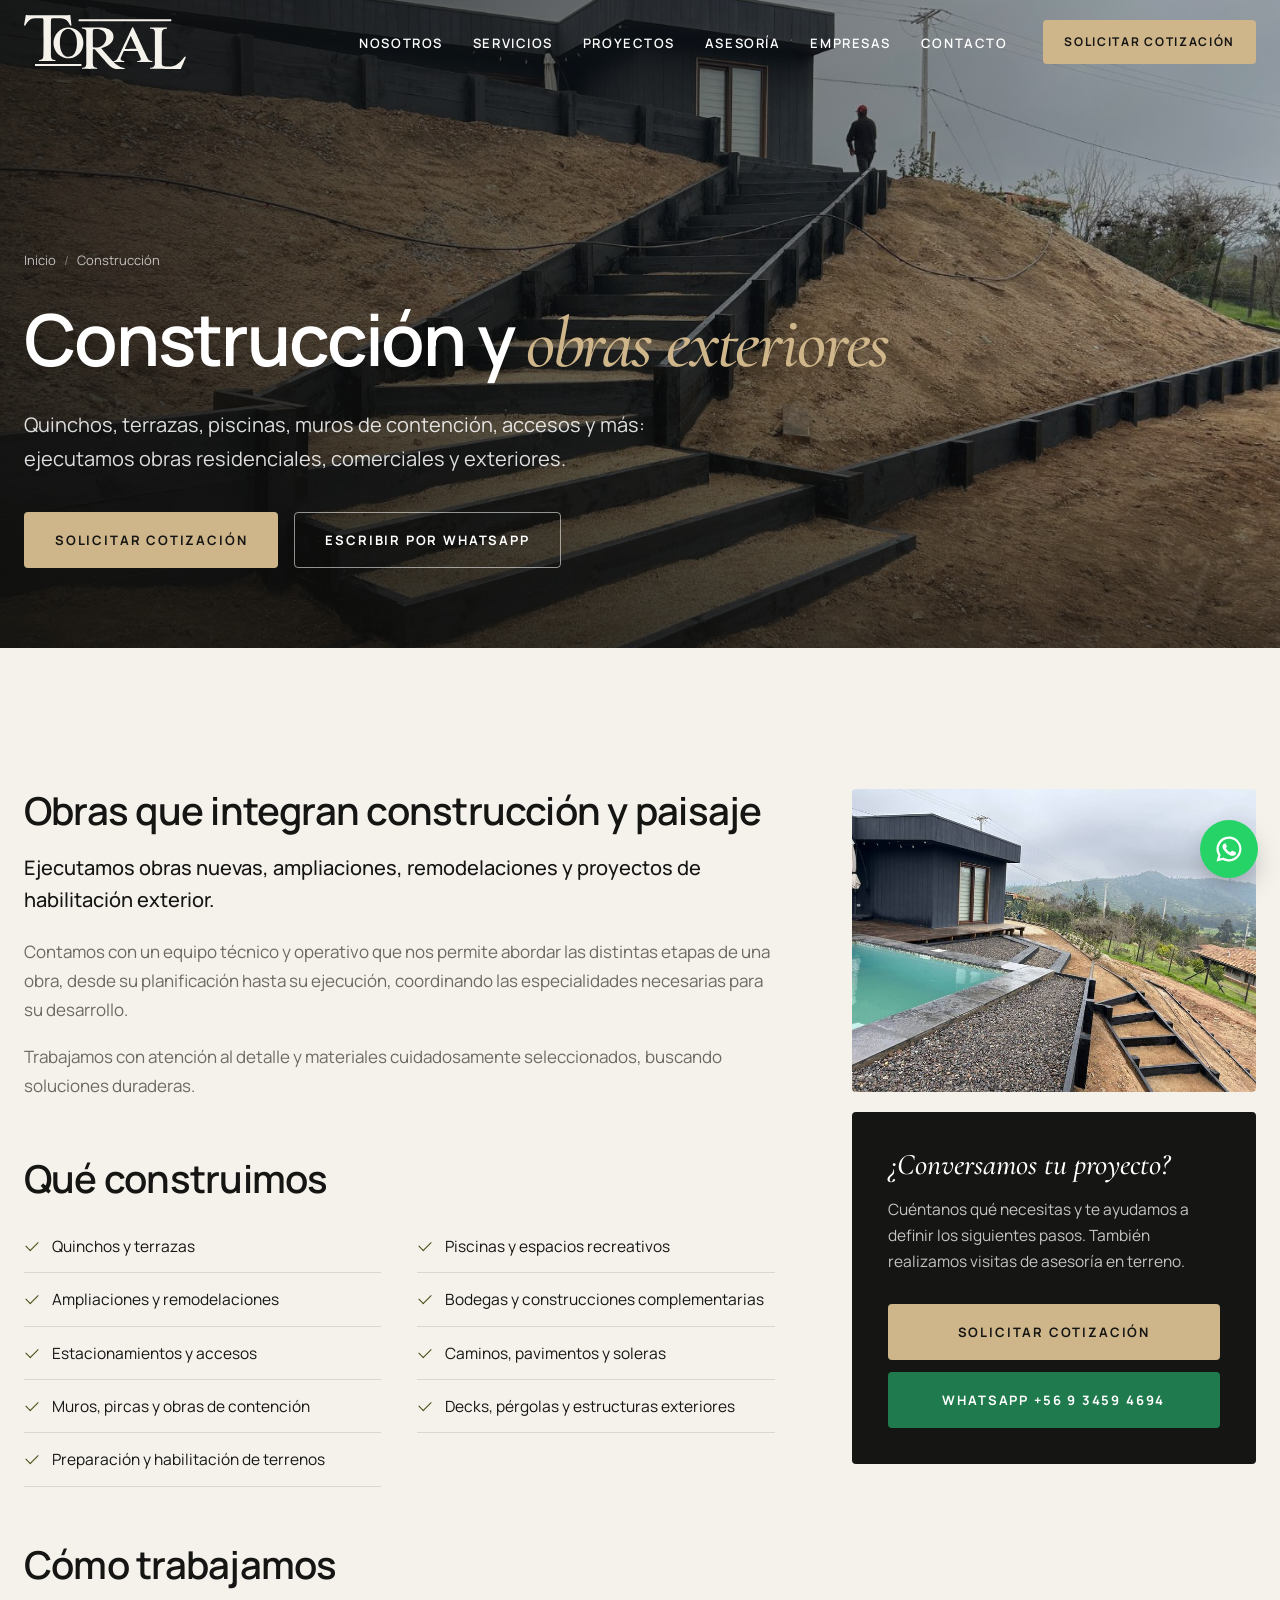
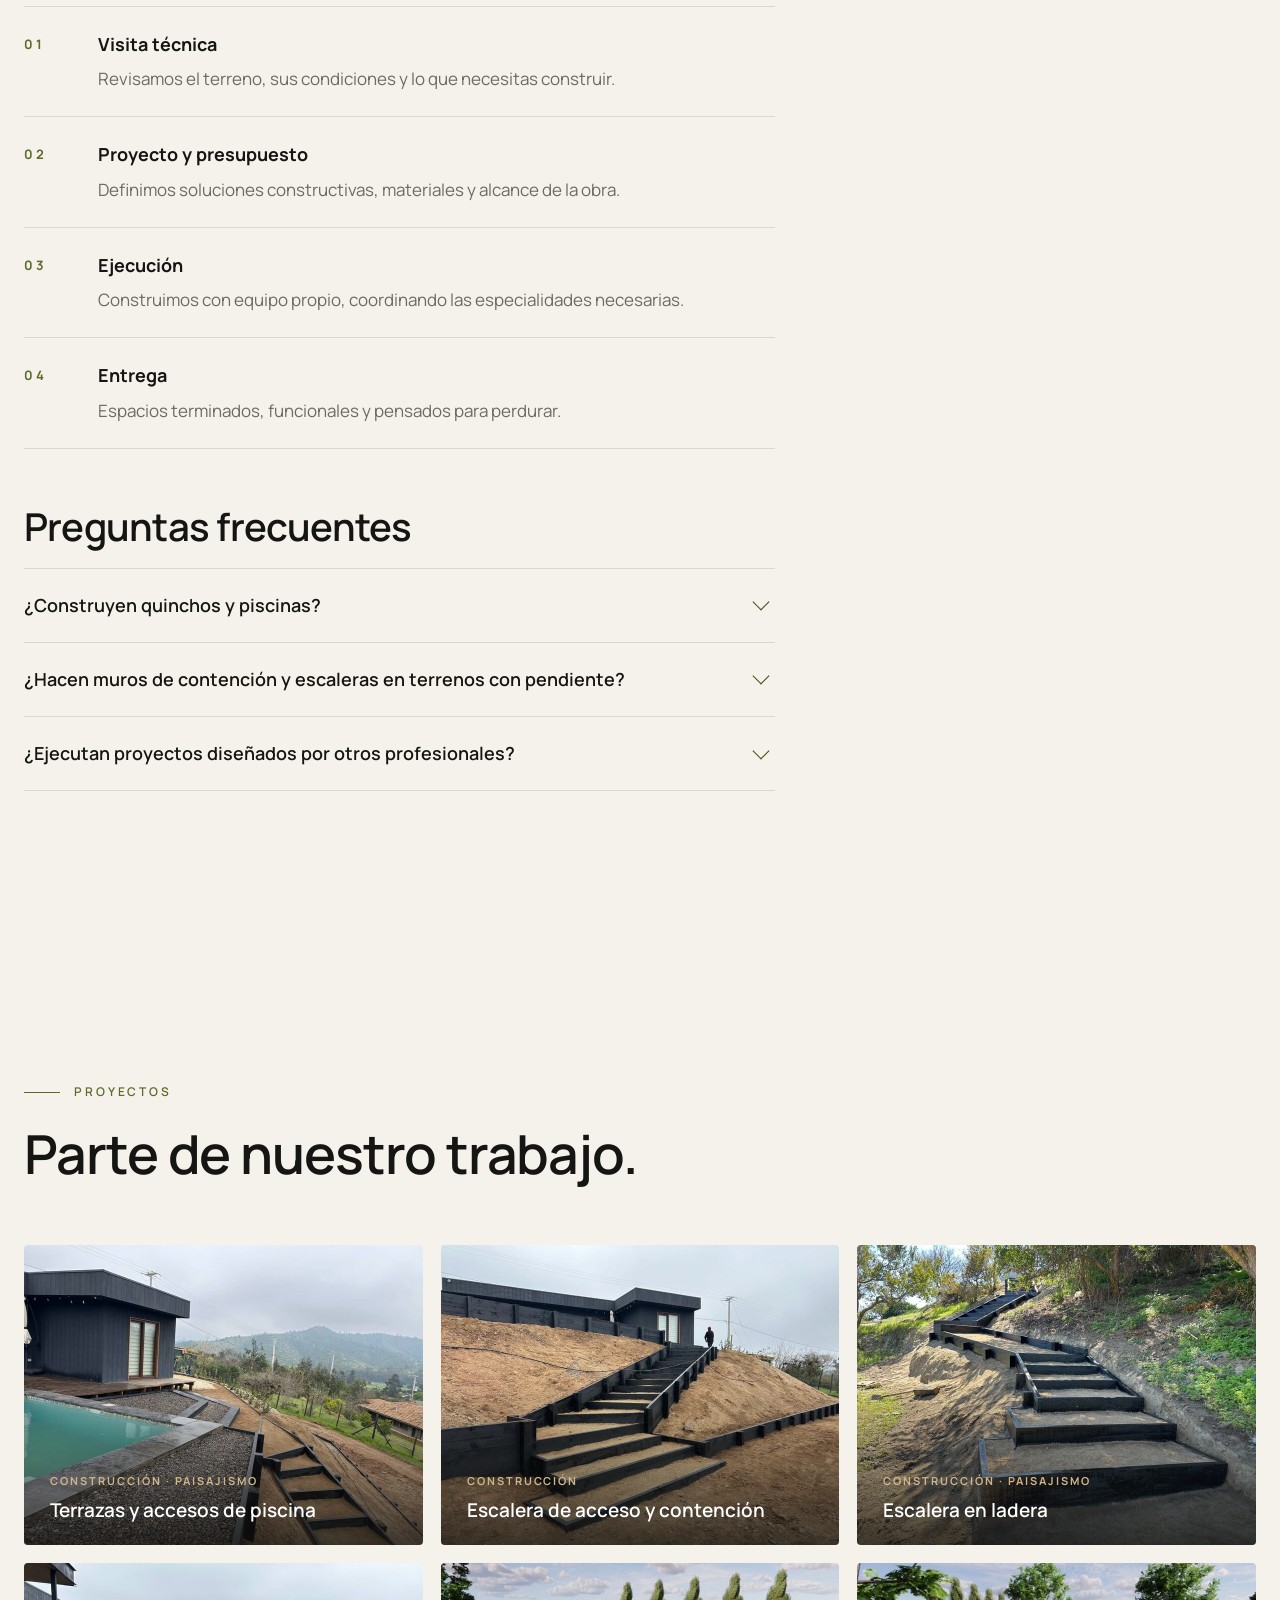
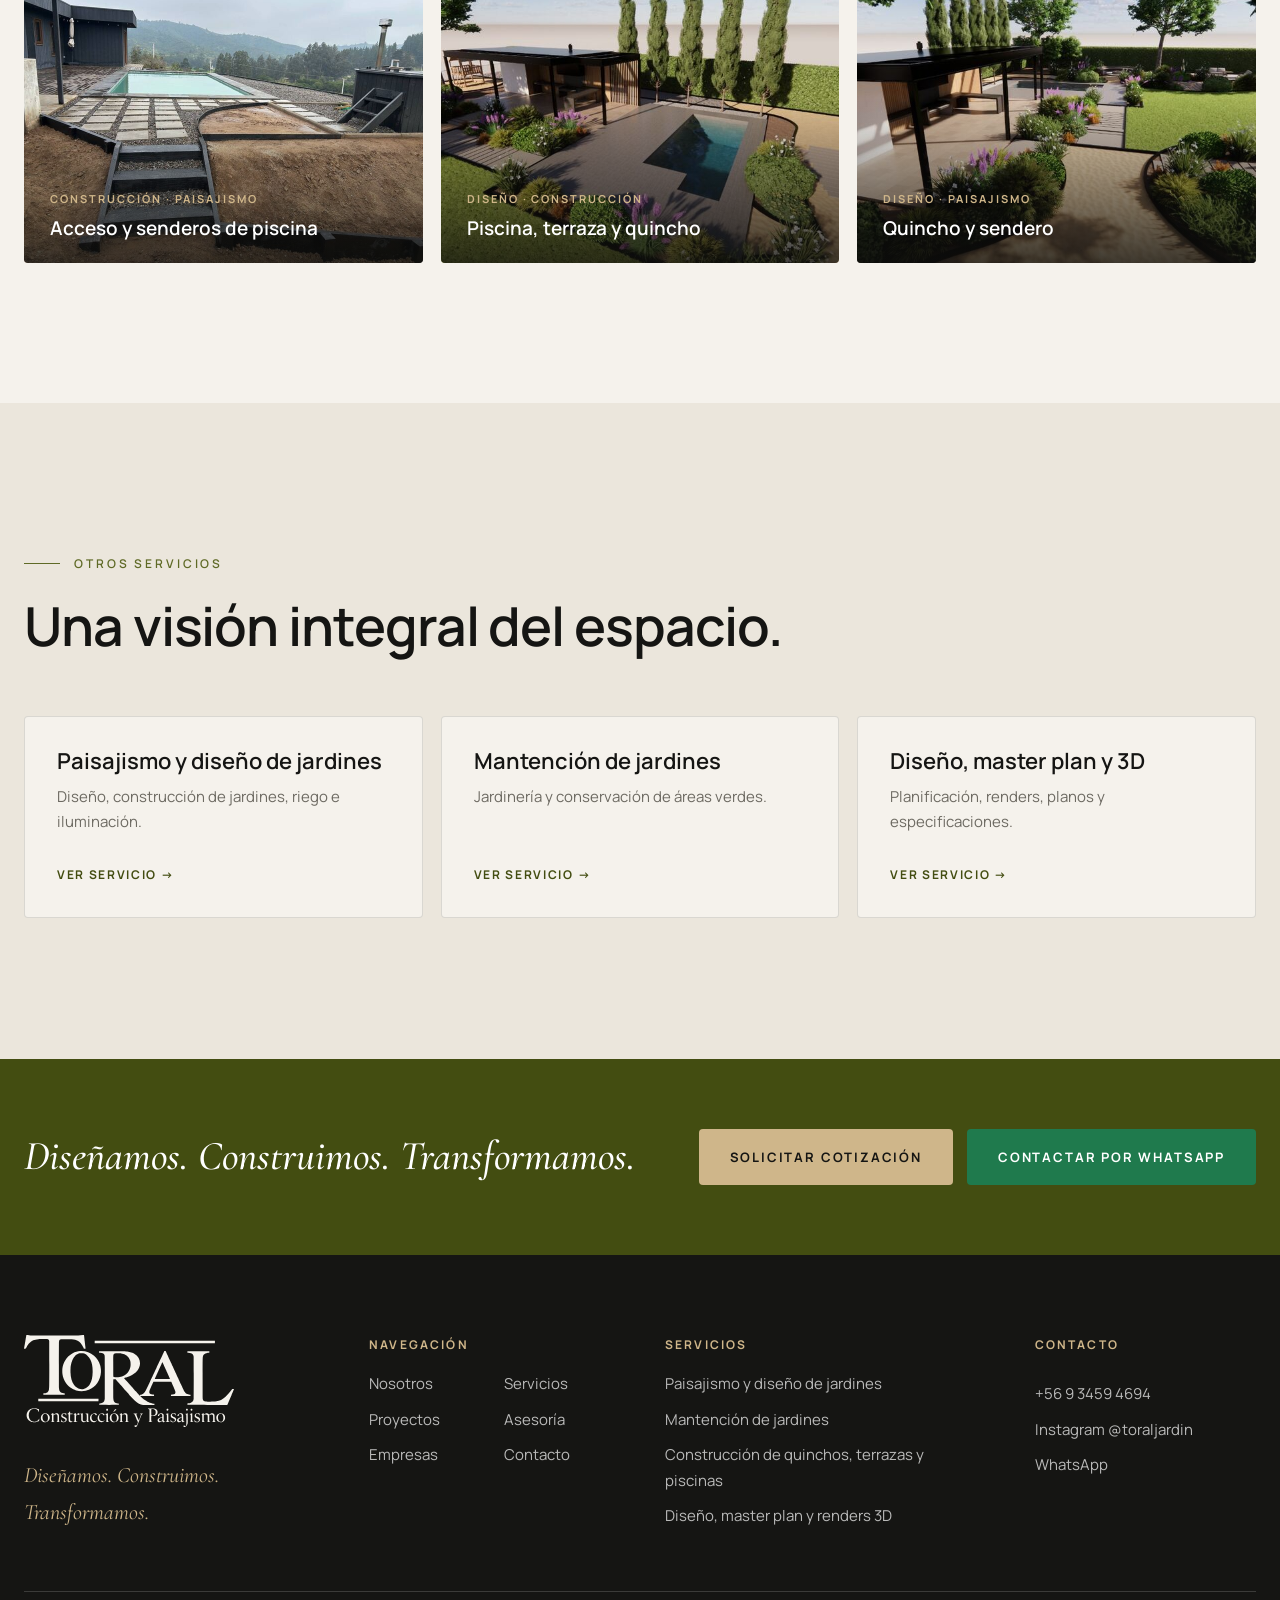
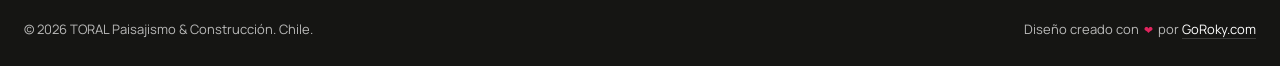
==== construccion/index.html @ fa21f7a6 "SEO: páginas de servicio, datos estructurados y velocidad - Títulos, descripciones y H1 con términos" ====
<!DOCTYPE html>
<html lang="es-CL">
<head>
  <meta charset="utf-8">
  <script>document.documentElement.classList.add("js")</script>
  <meta name="viewport" content="width=device-width, initial-scale=1">
  <title>Construcción de Quinchos, Terrazas y Piscinas | TORAL</title>
  <meta name="description" content="Construcción de quinchos, terrazas, piscinas, decks, pérgolas, muros de contención, escaleras, accesos y estacionamientos. Ampliaciones, remodelaciones y obras exteriores.">
  <meta name="robots" content="index, follow, max-image-preview:large">
  <meta name="theme-color" content="#151513">
  <link rel="canonical" href="https://www.toralpyc.cl/construccion/">
  <link rel="icon" href="../assets/img/favicon.svg" type="image/svg+xml">
  <link rel="icon" href="../assets/img/favicon-48.png" sizes="48x48" type="image/png">
  <link rel="apple-touch-icon" href="../assets/img/apple-touch-icon.png">

  <meta property="og:type" content="website">
  <meta property="og:locale" content="es_CL">
  <meta property="og:site_name" content="TORAL Paisajismo y Construcción">
  <meta property="og:title" content="Construcción de Quinchos, Terrazas y Piscinas | TORAL">
  <meta property="og:description" content="Construcción de quinchos, terrazas, piscinas, decks, pérgolas, muros de contención, escaleras, accesos y estacionamientos. Ampliaciones, remodelaciones y obras exteriores.">
  <meta property="og:url" content="https://www.toralpyc.cl/construccion/">
  <meta property="og:image" content="https://www.toralpyc.cl/assets/img/escalera-acceso-1600.jpg">
  <meta name="twitter:card" content="summary_large_image">

  <link rel="preload" as="image" href="../assets/img/escalera-acceso-1600.jpg" fetchpriority="high">
  <link rel="preconnect" href="https://fonts.googleapis.com">
  <link rel="preconnect" href="https://fonts.gstatic.com" crossorigin>
  <link href="https://fonts.googleapis.com/css2?family=Cormorant+Garamond:ital,wght@0,500;0,600;1,500&family=Manrope:wght@300;400;500;600;700&display=swap" rel="stylesheet">
  <link rel="stylesheet" href="../assets/css/styles.css?v=20261111">

  <script type="application/ld+json">
{
  "@context": "https://schema.org",
  "@graph": [
    {
      "@type": "Service",
      "@id": "https://www.toralpyc.cl/construccion/#servicio",
      "name": "Construcción",
      "serviceType": "Construcción de obras exteriores, quinchos, terrazas y piscinas",
      "description": "Construcción de quinchos, terrazas, piscinas, decks, pérgolas, muros de contención, escaleras, accesos y estacionamientos. Ampliaciones, remodelaciones y obras exteriores.",
      "url": "https://www.toralpyc.cl/construccion/",
      "image": "https://www.toralpyc.cl/assets/img/escalera-acceso-1600.jpg",
      "provider": {
        "@id": "https://www.toralpyc.cl/#empresa"
      },
      "areaServed": {
        "@type": "Country",
        "name": "Chile"
      }
    },
    {
      "@type": "BreadcrumbList",
      "itemListElement": [
        {
          "@type": "ListItem",
          "position": 1,
          "name": "Inicio",
          "item": "https://www.toralpyc.cl/"
        },
        {
          "@type": "ListItem",
          "position": 2,
          "name": "Construcción",
          "item": "https://www.toralpyc.cl/construccion/"
        }
      ]
    },
    {
      "@type": "FAQPage",
      "mainEntity": [
        {
          "@type": "Question",
          "name": "¿Construyen quinchos y piscinas?",
          "acceptedAnswer": {
            "@type": "Answer",
            "text": "Sí. Construimos quinchos, terrazas, piscinas y espacios recreativos, integrándolos con el jardín y el resto del espacio exterior."
          }
        },
        {
          "@type": "Question",
          "name": "¿Hacen muros de contención y escaleras en terrenos con pendiente?",
          "acceptedAnswer": {
            "@type": "Answer",
            "text": "Sí. Ejecutamos muros, pircas y obras de contención, escaleras y preparación de terrenos. Puedes ver ejemplos en la galería de esta página."
          }
        },
        {
          "@type": "Question",
          "name": "¿Ejecutan proyectos diseñados por otros profesionales?",
          "acceptedAnswer": {
            "@type": "Answer",
            "text": "Sí. Trabajamos tanto en proyectos integrales como en partidas específicas, incluyendo la ejecución de proyectos diseñados por terceros."
          }
        }
      ]
    }
  ]
}
  </script>
</head>
<body data-wa-message="Hola TORAL, me interesa cotizar una obra de construcción.">

<a class="skip-link" href="#main">Saltar al contenido</a>

<!-- ============ HEADER ============ -->
<header class="site-header" id="top">
  <div class="container header-inner">
    <a href="../" class="brand" aria-label="TORAL Construcción y Paisajismo, ir al inicio">
      <img src="../assets/img/logo-toral-mark-light.svg" alt="TORAL" width="160" height="53">
    </a>

    <button class="nav-toggle" aria-controls="site-nav" aria-expanded="false" aria-label="Abrir menú">
      <span></span><span></span><span></span>
    </button>

    <nav class="site-nav" id="site-nav" aria-label="Principal">
      <ul>
        <li><a href="../#nosotros">Nosotros</a></li>
        <li><a href="../#servicios">Servicios</a></li>
        <li><a href="../#proyectos">Proyectos</a></li>
        <li><a href="../#asesoria">Asesoría</a></li>
        <li><a href="../#empresas">Empresas</a></li>
        <li><a href="../#contacto">Contacto</a></li>
      </ul>
      <a href="../#contacto" class="btn btn-sand btn-sm nav-cta">Solicitar cotización</a>
    </nav>
  </div>
</header>

<main id="main">

  <section class="page-hero" style="background-image:url('../assets/img/escalera-acceso-1600.jpg')">
    <div class="container">
      <nav class="breadcrumb" aria-label="Ruta de navegación">
        <ol>
          <li><a href="../">Inicio</a></li>
          <li aria-current="page">Construcción</li>
        </ol>
      </nav>
      <h1>Construcción y <em>obras exteriores</em></h1>
      <p class="hero-lead">Quinchos, terrazas, piscinas, muros de contención, accesos y más: ejecutamos obras residenciales, comerciales y exteriores.</p>
      <div class="hero-actions">
        <a href="../#contacto" class="btn btn-sand">Solicitar cotización</a>
        <a href="#" class="btn btn-ghost js-whatsapp" target="_blank" rel="noopener">Escribir por WhatsApp</a>
      </div>
    </div>
  </section>

  <section class="section">
    <div class="container service-layout">
      <div class="service-body reveal">

          <h2>Obras que integran construcción y paisaje</h2>
          <p class="lead">Ejecutamos obras nuevas, ampliaciones, remodelaciones y proyectos de habilitación exterior.</p>
          <p>Contamos con un equipo técnico y operativo que nos permite abordar las distintas etapas de una obra, desde su planificación hasta su ejecución, coordinando las especialidades necesarias para su desarrollo.</p>
          <p>Trabajamos con atención al detalle y materiales cuidadosamente seleccionados, buscando soluciones duraderas.</p>

          <h2>Qué construimos</h2>
          <ul class="checklist">
            <li>Quinchos y terrazas</li>
            <li>Piscinas y espacios recreativos</li>
            <li>Ampliaciones y remodelaciones</li>
            <li>Bodegas y construcciones complementarias</li>
            <li>Estacionamientos y accesos</li>
            <li>Caminos, pavimentos y soleras</li>
            <li>Muros, pircas y obras de contención</li>
            <li>Decks, pérgolas y estructuras exteriores</li>
            <li>Preparación y habilitación de terrenos</li>
          </ul>

          <h2>Cómo trabajamos</h2>
          <ol class="process">
            <li><strong>Visita técnica</strong><span>Revisamos el terreno, sus condiciones y lo que necesitas construir.</span></li>
            <li><strong>Proyecto y presupuesto</strong><span>Definimos soluciones constructivas, materiales y alcance de la obra.</span></li>
            <li><strong>Ejecución</strong><span>Construimos con equipo propio, coordinando las especialidades necesarias.</span></li>
            <li><strong>Entrega</strong><span>Espacios terminados, funcionales y pensados para perdurar.</span></li>
          </ol>

          <h2>Preguntas frecuentes</h2>
          <div class="faq-list">
          <details class="faq-item">
            <summary>¿Construyen quinchos y piscinas?</summary>
            <p>Sí. Construimos quinchos, terrazas, piscinas y espacios recreativos, integrándolos con el jardín y el resto del espacio exterior.</p>
          </details>
          <details class="faq-item">
            <summary>¿Hacen muros de contención y escaleras en terrenos con pendiente?</summary>
            <p>Sí. Ejecutamos muros, pircas y obras de contención, escaleras y preparación de terrenos. Puedes ver ejemplos en la galería de esta página.</p>
          </details>
          <details class="faq-item">
            <summary>¿Ejecutan proyectos diseñados por otros profesionales?</summary>
            <p>Sí. Trabajamos tanto en proyectos integrales como en partidas específicas, incluyendo la ejecución de proyectos diseñados por terceros.</p>
          </details>
          </div>
      </div>

      <aside class="service-aside reveal">
        <figure class="aside-media">
          <img src="../assets/img/piscina-terrazas-800.jpg" alt="Terrazas de gravilla, contención y escaleras de madera junto a piscina" loading="lazy" width="800" height="600">
        </figure>
        <div class="aside-card">
          <h2>¿Conversamos tu proyecto?</h2>
          <p>Cuéntanos qué necesitas y te ayudamos a definir los siguientes pasos. También realizamos visitas de asesoría en terreno.</p>
          <a href="../#contacto" class="btn btn-sand">Solicitar cotización</a>
          <a href="#" class="btn btn-whatsapp js-whatsapp" target="_blank" rel="noopener">WhatsApp +56 9 3459 4694</a>
        </div>
      </aside>
    </div>
  </section>

  <section class="section projects" aria-labelledby="gal-title">
    <div class="container">
      <header class="section-head reveal">
        <p class="eyebrow eyebrow-dark">Proyectos</p>
        <h2 id="gal-title" class="section-title">Parte de nuestro trabajo.</h2>
      </header>
      <div class="gallery gallery-simple">
        <figure class="project" data-cat="all">
          <a href="../assets/img/piscina-terrazas-1600.jpg" class="project-link" data-caption="Terrazas de gravilla, contención y escaleras de madera junto a piscina">
            <img src="../assets/img/piscina-terrazas-800.jpg" alt="Terrazas de gravilla, contención y escaleras de madera junto a piscina" loading="lazy" width="800" height="600">
            <figcaption><span class="tag">Construcción · Paisajismo</span><strong>Terrazas y accesos de piscina</strong></figcaption>
          </a>
        </figure>
        <figure class="project" data-cat="all">
          <a href="../assets/img/escalera-acceso-1600.jpg" class="project-link" data-caption="Escalera de acceso y muros de contención de madera en ladera">
            <img src="../assets/img/escalera-acceso-800.jpg" alt="Escalera de acceso y muros de contención de madera en ladera" loading="lazy" width="800" height="600">
            <figcaption><span class="tag">Construcción</span><strong>Escalera de acceso y contención</strong></figcaption>
          </a>
        </figure>
        <figure class="project" data-cat="all">
          <a href="../assets/img/escalera-ladera-1600.jpg" class="project-link" data-caption="Escalera de madera en ladera con descansos y bordes">
            <img src="../assets/img/escalera-ladera-800.jpg" alt="Escalera de madera en ladera con descansos y bordes" loading="lazy" width="800" height="600">
            <figcaption><span class="tag">Construcción · Paisajismo</span><strong>Escalera en ladera</strong></figcaption>
          </a>
        </figure>
        <figure class="project" data-cat="all">
          <a href="../assets/img/acceso-piscina-1600.jpg" class="project-link" data-caption="Escalera con gravilla, senderos de palmetas y bordes curvos hacia piscina">
            <img src="../assets/img/acceso-piscina-800.jpg" alt="Escalera con gravilla, senderos de palmetas y bordes curvos hacia piscina" loading="lazy" width="800" height="600">
            <figcaption><span class="tag">Construcción · Paisajismo</span><strong>Acceso y senderos de piscina</strong></figcaption>
          </a>
        </figure>
        <figure class="project" data-cat="all">
          <a href="../assets/img/render-piscina-quincho-1280.jpg" class="project-link" data-caption="Diseño 3D de piscina con terraza y quincho con pérgola">
            <img src="../assets/img/render-piscina-quincho-800.jpg" alt="Diseño 3D de piscina con terraza y quincho con pérgola" loading="lazy" width="800" height="450">
            <figcaption><span class="tag">Diseño · Construcción</span><strong>Piscina, terraza y quincho</strong></figcaption>
          </a>
        </figure>
        <figure class="project" data-cat="all">
          <a href="../assets/img/render-quincho-sendero-1280.jpg" class="project-link" data-caption="Diseño 3D de quincho con sendero de maicillo y jardín ornamental">
            <img src="../assets/img/render-quincho-sendero-800.jpg" alt="Diseño 3D de quincho con sendero de maicillo y jardín ornamental" loading="lazy" width="800" height="450">
            <figcaption><span class="tag">Diseño · Paisajismo</span><strong>Quincho y sendero</strong></figcaption>
          </a>
        </figure>
      </div>
    </div>
  </section>

  <section class="section related" aria-labelledby="rel-title">
    <div class="container">
      <header class="section-head reveal">
        <p class="eyebrow eyebrow-dark">Otros servicios</p>
        <h2 id="rel-title" class="section-title">Una visión integral del espacio.</h2>
      </header>
      <div class="related-grid reveal">
        <a class="related-card" href="../paisajismo/">
          <div><h3>Paisajismo y diseño de jardines</h3><p>Diseño, construcción de jardines, riego e iluminación.</p></div>
          <span>Ver servicio</span>
        </a>
        <a class="related-card" href="../mantencion-de-jardines/">
          <div><h3>Mantención de jardines</h3><p>Jardinería y conservación de áreas verdes.</p></div>
          <span>Ver servicio</span>
        </a>
        <a class="related-card" href="../diseno-y-planificacion/">
          <div><h3>Diseño, master plan y 3D</h3><p>Planificación, renders, planos y especificaciones.</p></div>
          <span>Ver servicio</span>
        </a>
      </div>
    </div>
  </section>

  <section class="cta-band">
    <div class="container">
      <h2>Diseñamos. Construimos. Transformamos.</h2>
      <div class="cta-actions">
        <a href="../#contacto" class="btn btn-sand">Solicitar cotización</a>
        <a href="#" class="btn btn-whatsapp js-whatsapp" target="_blank" rel="noopener">Contactar por WhatsApp</a>
      </div>
    </div>
  </section>
</main>

<!-- ============ FOOTER ============ -->
<footer class="site-footer">
  <div class="container footer-grid">
    <div>
      <a href="../" class="brand brand-footer" aria-label="TORAL Construcción y Paisajismo, ir al inicio">
        <img src="../assets/img/logo-toral-light.svg" alt="TORAL Construcción y Paisajismo" width="230" height="101">
      </a>
      <p class="footer-tag">Diseñamos. Construimos. Transformamos.</p>
    </div>
    <nav aria-label="Pie de página">
      <p class="footer-title">Navegación</p>
      <ul class="footer-links">
        <li><a href="../#nosotros">Nosotros</a></li>
        <li><a href="../#servicios">Servicios</a></li>
        <li><a href="../#proyectos">Proyectos</a></li>
        <li><a href="../#asesoria">Asesoría</a></li>
        <li><a href="../#empresas">Empresas</a></li>
        <li><a href="../#contacto">Contacto</a></li>
      </ul>
    </nav>
    <nav aria-label="Servicios">
      <p class="footer-title">Servicios</p>
      <ul class="footer-services">
        <li><a href="../paisajismo/">Paisajismo y diseño de jardines</a></li>
        <li><a href="../mantencion-de-jardines/">Mantención de jardines</a></li>
        <li><a href="../construccion/">Construcción de quinchos, terrazas y piscinas</a></li>
        <li><a href="../diseno-y-planificacion/">Diseño, master plan y renders 3D</a></li>
      </ul>
    </nav>
    <div class="footer-contact">
      <p class="footer-title">Contacto</p>
      <a href="tel:+56934594694">+56 9 3459 4694</a>
      <a href="https://www.instagram.com/toraljardin/" target="_blank" rel="noopener">Instagram @toraljardin</a>
      <a href="#" class="js-whatsapp" target="_blank" rel="noopener">WhatsApp</a>
    </div>
  </div>
  <div class="container footer-bottom">
    <p>© <span id="year">2026</span> TORAL Paisajismo &amp; Construcción. Chile.</p>
    <p class="credits">Diseño creado con <span class="heart" role="img" aria-label="amor">&#10084;</span> por <a href="https://goroky.com" target="_blank" rel="noopener">GoRoky.com</a></p>
  </div>
</footer>

<!-- WhatsApp flotante -->
<a href="#" class="wa-float js-whatsapp" target="_blank" rel="noopener" aria-label="Escríbenos por WhatsApp">
  <svg viewBox="0 0 24 24" aria-hidden="true"><path d="M12 2a10 10 0 0 0-8.6 15.1L2 22l5-1.3A10 10 0 1 0 12 2Zm0 18.2a8.2 8.2 0 0 1-4.2-1.2l-.3-.2-3 .8.8-2.9-.2-.3A8.2 8.2 0 1 1 12 20.2Zm4.5-6.1c-.2-.1-1.5-.7-1.7-.8-.2-.1-.4-.1-.6.1l-.8 1c-.1.2-.3.2-.5.1a6.7 6.7 0 0 1-3.3-2.9c-.3-.4.2-.4.7-1.4.1-.2 0-.3 0-.4l-.8-1.8c-.2-.5-.4-.4-.6-.4h-.5a1 1 0 0 0-.7.3 3 3 0 0 0-.9 2.2 5.2 5.2 0 0 0 1.1 2.7 11.8 11.8 0 0 0 4.5 4c1.7.7 2.4.8 3.2.6a2.8 2.8 0 0 0 1.8-1.3 2.3 2.3 0 0 0 .2-1.3c-.1-.1-.2-.2-.4-.3Z"/></svg>
</a>

<!-- Lightbox -->
<div class="lightbox" id="lightbox" role="dialog" aria-modal="true" aria-label="Imagen del proyecto" hidden>
  <button class="lb-close" aria-label="Cerrar">&times;</button>
  <button class="lb-prev" aria-label="Anterior">&#8249;</button>
  <figure>
    <img src="" alt="">
    <figcaption></figcaption>
  </figure>
  <button class="lb-next" aria-label="Siguiente">&#8250;</button>
</div>

<script src="../assets/js/main.js?v=20261111" defer></script>
</body>
</html>
---- assets/css/styles.css ----
/* =========================================================
   TORAL — Paisajismo & Construcción
   ========================================================= */

:root {
  --ink: #151513;
  --charcoal: #1f201c;
  --graphite: #2b2c27;
  --paper: #f5f2ec;
  --paper-2: #ebe6dc;
  --sand: #cfb68a;
  --sand-strong: #b8975e;
  --olive: #434d11;       /* color del logo */
  --olive-soft: #5f6a26;
  --leaf: var(--olive);
  --muted: #6d6a62;
  --line: rgba(21, 21, 19, .12);
  --line-light: rgba(255, 255, 255, .16);

  --font-sans: "Manrope", system-ui, -apple-system, "Segoe UI", Roboto, sans-serif;
  --font-serif: "Cormorant Garamond", Georgia, serif;

  --radius: 4px;
  --header-h: 84px;
  --container: 1240px;
  --ease: cubic-bezier(.2, .7, .2, 1);
}

*, *::before, *::after { box-sizing: border-box; }

html { scroll-behavior: smooth; scroll-padding-top: 72px; -webkit-text-size-adjust: 100%; }

body {
  margin: 0;
  font-family: var(--font-sans);
  font-size: 17px;
  line-height: 1.7;
  color: var(--ink);
  background: var(--paper);
  -webkit-font-smoothing: antialiased;
}

img, video { display: block; max-width: 100%; height: auto; }
a { color: inherit; }
h1, h2, h3 { margin: 0; line-height: 1.12; font-weight: 600; }
p { margin: 0 0 1.1em; }
p:last-child { margin-bottom: 0; }
ul, ol { margin: 0; padding: 0; list-style: none; }
figure { margin: 0; }
button { font: inherit; cursor: pointer; }

.container { width: min(100% - 48px, var(--container)); margin-inline: auto; }

.skip-link {
  position: absolute; left: 16px; top: -60px; z-index: 200;
  background: var(--sand); color: var(--ink); padding: 10px 16px; border-radius: var(--radius);
}
.skip-link:focus { top: 16px; }

:focus-visible { outline: 2px solid var(--sand-strong); outline-offset: 3px; }

/* ---------- Typography helpers ---------- */
.eyebrow {
  display: inline-flex; align-items: center; gap: 14px;
  margin-bottom: 22px;
  font-size: 12px; font-weight: 600; letter-spacing: .24em; text-transform: uppercase;
  color: var(--sand);
}
.eyebrow::before { content: ""; width: 36px; height: 1px; background: currentColor; }
.eyebrow-dark { color: var(--olive-soft); }

.section-title { font-size: clamp(32px, 4.2vw, 54px); letter-spacing: -.02em; margin-bottom: 26px; }

.display {
  font-family: var(--font-serif); font-weight: 500;
  font-size: clamp(32px, 4vw, 52px); line-height: 1.12; margin-bottom: 30px;
}
.display em { font-style: italic; color: var(--leaf); }

.lead { font-size: 20px; line-height: 1.6; color: var(--ink); font-weight: 500; }

.fine-print { font-size: 13px; color: var(--muted); margin-top: 14px; }

/* ---------- Buttons ---------- */
.btn {
  display: inline-flex; align-items: center; justify-content: center; gap: 10px;
  padding: 16px 30px;
  border: 1px solid transparent; border-radius: var(--radius);
  font-size: 13px; font-weight: 700; letter-spacing: .14em; text-transform: uppercase;
  text-decoration: none;
  transition: background .3s var(--ease), color .3s var(--ease), border-color .3s var(--ease), transform .3s var(--ease);
}
.btn:hover { transform: translateY(-2px); }
.btn-sm { padding: 11px 20px; font-size: 12px; }
.btn-block { width: 100%; }
.btn-sand { background: var(--sand); color: var(--ink); }
.btn-sand:hover { background: #dfc79c; }
.btn-ghost { border-color: rgba(255,255,255,.55); color: #fff; }
.btn-ghost:hover { background: #fff; color: var(--ink); }
.btn-dark { background: var(--ink); color: #fff; }
.btn-dark:hover { background: var(--graphite); }
.btn-whatsapp { background: #1f7a4d; color: #fff; margin-top: 34px; }
.btn-whatsapp:hover { background: #196640; }
.btn-whatsapp svg { width: 20px; height: 20px; fill: currentColor; }

/* ---------- Header ---------- */
.site-header {
  position: fixed; inset: 0 0 auto; z-index: 100;
  height: var(--header-h);
  color: #fff;
  transition: background .4s var(--ease), height .4s var(--ease), box-shadow .4s var(--ease);
}
.site-header::before {
  content: ""; position: absolute; inset: 0; z-index: -1;
  background: rgba(21, 21, 19, .94);
  -webkit-backdrop-filter: blur(10px); backdrop-filter: blur(10px);
  box-shadow: 0 1px 0 var(--line-light);
  opacity: 0; transition: opacity .4s var(--ease);
}
.site-header.is-scrolled { --header-h: 70px; }
.site-header.is-scrolled::before { opacity: 1; }
.header-inner { height: 100%; display: flex; align-items: center; justify-content: space-between; gap: 24px; }

.brand { display: inline-flex; text-decoration: none; line-height: 0; }
.brand img { width: auto; height: 54px; transition: height .4s var(--ease); }
.site-header.is-scrolled .brand img { height: 42px; }
.brand-footer img { height: 92px; }

.site-nav { display: flex; align-items: center; gap: 36px; }
.site-nav ul { display: flex; gap: 30px; }
.site-nav ul a {
  position: relative; text-decoration: none;
  font-size: 13px; font-weight: 600; letter-spacing: .12em; text-transform: uppercase;
  padding: 6px 0;
}
.site-nav ul a::after {
  content: ""; position: absolute; left: 0; right: 0; bottom: 0; height: 1px;
  background: var(--sand); transform: scaleX(0); transform-origin: left; transition: transform .35s var(--ease);
}
.site-nav ul a:hover::after, .site-nav ul a.is-current::after { transform: scaleX(1); }

.nav-toggle { display: none; background: none; border: 0; width: 44px; height: 44px; padding: 10px; position: relative; z-index: 2; }
.nav-toggle span { display: block; height: 2px; background: #fff; margin: 6px 0; transition: transform .3s var(--ease), opacity .3s; }
.nav-toggle[aria-expanded="true"] span:nth-child(1) { transform: translateY(8px) rotate(45deg); }
.nav-toggle[aria-expanded="true"] span:nth-child(2) { opacity: 0; }
.nav-toggle[aria-expanded="true"] span:nth-child(3) { transform: translateY(-8px) rotate(-45deg); }

/* ---------- Hero ---------- */
.hero {
  position: relative; min-height: 100vh; min-height: 100svh;
  display: flex; align-items: center;
  color: #fff; overflow: hidden; background: var(--ink);
}
.hero-video { position: absolute; inset: 0; width: 100%; height: 100%; object-fit: cover; }
.hero-overlay {
  position: absolute; inset: 0;
  background:
    linear-gradient(90deg, rgba(15,15,13,.82) 0%, rgba(15,15,13,.55) 45%, rgba(15,15,13,.2) 100%),
    linear-gradient(0deg, rgba(15,15,13,.55) 0%, rgba(15,15,13,0) 40%);
}
.hero-content { position: relative; padding-block: calc(var(--header-h) + 40px) 120px; }
.hero-title { font-size: clamp(46px, 8vw, 112px); font-weight: 600; letter-spacing: -.035em; line-height: .98; margin-bottom: 30px; }
.hero-title span { display: block; }
.hero-title .accent { font-family: var(--font-serif); font-style: italic; font-weight: 500; color: var(--sand); letter-spacing: -.01em; }
.hero-lead { max-width: 540px; font-size: clamp(17px, 1.6vw, 20px); color: rgba(255,255,255,.86); margin-bottom: 42px; }
.hero-actions { display: flex; flex-wrap: wrap; gap: 16px; }

.scroll-cue {
  position: absolute; left: 50%; bottom: 34px; transform: translateX(-50%);
  width: 26px; height: 44px; border: 1.5px solid rgba(255,255,255,.6); border-radius: 14px;
}
.scroll-cue span {
  position: absolute; left: 50%; top: 9px; width: 3px; height: 8px; margin-left: -1.5px;
  background: #fff; border-radius: 2px; animation: cue 1.8s infinite var(--ease);
}
@keyframes cue { 0% { opacity: 0; transform: translateY(0); } 30% { opacity: 1; } 100% { opacity: 0; transform: translateY(14px); } }

/* ---------- Sections ---------- */
.section { padding-block: clamp(80px, 11vw, 150px); position: relative; }
.section-head { max-width: 760px; margin-bottom: 60px; }
.section-head-split { max-width: none; display: grid; grid-template-columns: 1fr 1fr; gap: 60px; align-items: end; }
.section-head-split p { color: var(--muted); }
.section-head-split strong { color: var(--ink); }

/* Intro */
.intro-grid { display: grid; grid-template-columns: 1.05fr .95fr; gap: clamp(40px, 7vw, 110px); align-items: center; }
.intro-text > p:not(.eyebrow):not(.signature) { color: var(--muted); max-width: 560px; }
.signature {
  margin-top: 34px !important; padding-top: 26px; border-top: 1px solid var(--line);
  font-family: var(--font-serif); font-style: italic; font-size: 30px; color: var(--ink);
}
.intro-media img { width: 100%; aspect-ratio: 4/5; object-fit: cover; border-radius: var(--radius); }
.intro-media figcaption { margin-top: 14px; font-size: 13px; color: var(--muted); }

/* What we do */
.what { background: var(--paper-2); }
.cards { display: grid; grid-template-columns: repeat(4, 1fr); gap: 1px; background: var(--line); border: 1px solid var(--line); }
.card {
  background: var(--paper); padding: 44px 34px 40px;
  display: flex; flex-direction: column;
  transition: background .4s var(--ease), color .4s var(--ease);
}
.card:hover { background: var(--ink); color: #fff; }
.card:hover p { color: rgba(255,255,255,.72); }
.card-icon { width: 52px; height: 52px; margin-bottom: 36px; color: var(--olive); transition: color .4s; }
.card:hover .card-icon, .card:hover .card-link { color: var(--sand); }
.card-icon svg { width: 100%; height: 100%; fill: none; stroke: currentColor; stroke-width: 1.6; stroke-linecap: round; stroke-linejoin: round; }
.card h3 { font-size: 22px; margin-bottom: 16px; }
.card p { font-size: 15.5px; color: var(--muted); flex: 1; transition: color .4s; }
.card-link {
  margin-top: 28px; font-size: 12px; font-weight: 700; letter-spacing: .14em; text-transform: uppercase;
  text-decoration: none; color: var(--olive); transition: color .4s;
}
.card-link::after { content: " →"; }

/* About */
.about-grid { display: grid; grid-template-columns: 1fr 1fr; gap: clamp(40px, 7vw, 110px); align-items: center; }
.about-media { position: relative; padding-bottom: 80px; padding-right: 60px; }
.about-media > img:first-child { width: 100%; aspect-ratio: 4/3.4; object-fit: cover; border-radius: var(--radius); }
.about-media-inset {
  position: absolute; right: 0; bottom: 0; width: 52%;
  aspect-ratio: 16/10; object-fit: cover;
  border: 8px solid var(--paper); border-radius: var(--radius);
  box-shadow: 0 30px 60px -30px rgba(0,0,0,.45);
}
.about-text p:not(.eyebrow):not(.lead) { color: var(--muted); }

.steps {
  margin-top: clamp(70px, 9vw, 120px);
  display: grid; grid-template-columns: repeat(3, 1fr);
  border-top: 1px solid var(--line);
}
.steps li { padding: 34px 34px 0 0; display: flex; flex-direction: column; gap: 8px; }
.steps li + li { padding-left: 34px; border-left: 1px solid var(--line); }
.step-n { font-size: 13px; font-weight: 700; letter-spacing: .2em; color: var(--olive-soft); }
.steps strong { font-family: var(--font-serif); font-size: 34px; font-weight: 500; font-style: italic; }
.steps span:last-child { color: var(--muted); font-size: 15.5px; }

/* Services */
.services { background: var(--ink); color: #fff; }
.services .section-title { color: #fff; }

.tab-list { display: grid; grid-template-columns: repeat(4, 1fr); border-bottom: 1px solid var(--line-light); margin-bottom: 56px; }
.tab-list button {
  background: none; border: 0; color: rgba(255,255,255,.55);
  text-align: left; padding: 0 20px 24px 0;
  font-size: 15px; font-weight: 600; line-height: 1.35;
  position: relative; transition: color .3s;
}
.tab-list button span { display: block; font-size: 12px; letter-spacing: .2em; color: var(--sand); margin-bottom: 8px; }
.tab-list button::after {
  content: ""; position: absolute; left: 0; right: 20px; bottom: -1px; height: 2px;
  background: var(--sand); transform: scaleX(0); transform-origin: left; transition: transform .4s var(--ease);
}
.tab-list button:hover { color: #fff; }
.tab-list button[aria-selected="true"] { color: #fff; }
.tab-list button[aria-selected="true"]::after { transform: scaleX(1); }

.tab-panel { display: grid; grid-template-columns: 1.1fr .9fr; gap: clamp(40px, 6vw, 90px); align-items: start; animation: fade .6s var(--ease); }
.tab-panel[hidden] { display: none; }
@keyframes fade { from { opacity: 0; transform: translateY(12px); } to { opacity: 1; transform: none; } }
.panel-text h3 { font-size: clamp(26px, 2.6vw, 34px); margin-bottom: 18px; }
.panel-text > p { color: rgba(255,255,255,.72); font-size: 18px; margin-bottom: 34px; max-width: 560px; }
.panel-media img { width: 100%; aspect-ratio: 4/3.3; object-fit: cover; border-radius: var(--radius); }

.checklist { display: grid; grid-template-columns: 1fr 1fr; gap: 0 36px; }
.checklist li {
  position: relative; padding: 13px 0 13px 28px;
  border-bottom: 1px solid var(--line-light); font-size: 15.5px;
}
.checklist li::before {
  content: ""; position: absolute; left: 2px; top: 21px; width: 12px; height: 7px;
  border-left: 1.6px solid var(--sand); border-bottom: 1.6px solid var(--sand);
  transform: rotate(-45deg);
}

/* Projects */
.filters { display: flex; flex-wrap: wrap; gap: 10px; margin-bottom: 40px; }
.filter {
  background: transparent; border: 1px solid var(--line); border-radius: 100px;
  padding: 10px 22px; font-size: 13px; font-weight: 600; letter-spacing: .04em; color: var(--ink);
  transition: all .3s var(--ease);
}
.filter:hover { border-color: var(--ink); }
.filter.is-active { background: var(--olive); color: #fff; border-color: var(--olive); }

.gallery { display: grid; grid-template-columns: repeat(3, 1fr); grid-auto-rows: 300px; gap: 18px; grid-auto-flow: dense; }
.project { position: relative; overflow: hidden; border-radius: var(--radius); background: var(--paper-2); }
.project-wide { grid-column: span 2; grid-row: span 2; }
.project-wide-right { grid-column: 2 / span 2; }
.project.is-hidden { display: none; }
.project-link { display: block; height: 100%; text-decoration: none; color: #fff; }
.project img { width: 100%; height: 100%; object-fit: cover; transition: transform 1.1s var(--ease); }
.project-link::after {
  content: ""; position: absolute; inset: 0;
  background: linear-gradient(0deg, rgba(15,15,13,.78) 0%, rgba(15,15,13,0) 55%);
  transition: opacity .5s;
}
.project figcaption {
  position: absolute; left: 0; right: 0; bottom: 0; z-index: 1; padding: 26px;
  display: flex; flex-direction: column; gap: 4px;
  transform: translateY(8px); transition: transform .5s var(--ease);
}
.project figcaption strong { font-size: 19px; font-weight: 600; }
.tag { font-size: 11px; font-weight: 700; letter-spacing: .18em; text-transform: uppercase; color: var(--sand); }
.project:hover img { transform: scale(1.05); }
.project-cta {
  border-radius: var(--radius);
  background: var(--olive); color: #fff; padding: 32px;
  display: flex; flex-direction: column; justify-content: center; align-items: flex-start; gap: 6px;
}
.project-cta-title { font-family: var(--font-serif); font-style: italic; font-size: clamp(26px, 2.4vw, 32px); line-height: 1.15; margin-bottom: 18px; }
.project-cta .tag { color: var(--sand); }
.project:hover figcaption { transform: none; }

/* Video band */
.video-band { background: var(--charcoal); color: #fff; padding-block: clamp(80px, 10vw, 130px); }
.video-grid { display: grid; grid-template-columns: .85fr 1.15fr; gap: clamp(40px, 6vw, 90px); align-items: center; }
.video-text p:not(.eyebrow) { color: rgba(255,255,255,.72); margin-bottom: 36px; }
.video-frame { border-radius: var(--radius); overflow: hidden; box-shadow: 0 40px 80px -40px rgba(0,0,0,.8); background: #000; }
.video-frame video { width: 100%; aspect-ratio: 960/544; }

/* Advisory */
.advisory-grid { display: grid; grid-template-columns: .95fr 1.05fr; gap: clamp(40px, 7vw, 110px); align-items: center; }
.advisory-media img { width: 100%; aspect-ratio: 4/4.4; object-fit: cover; border-radius: var(--radius); }
.advisory-text p:not(.eyebrow):not(.lead):not(.fine-print) { color: var(--muted); }
.advisory-actions { margin-top: 36px; }

/* Business */
.business { background: var(--ink); color: #fff; overflow: hidden; }
.business-bg {
  position: absolute; inset: 0; background-size: cover; background-position: center;
  opacity: .14; filter: grayscale(1);
}
.business .container { position: relative; }
.business-grid { display: grid; grid-template-columns: 1fr 1fr; gap: clamp(40px, 7vw, 110px); }
.business-text p:not(.eyebrow) { color: rgba(255,255,255,.74); }
.business-areas {
  background: rgba(255,255,255,.04); border: 1px solid var(--line-light);
  padding: 44px; border-radius: var(--radius); backdrop-filter: blur(4px);
}
.business-areas h3 { font-size: 13px; letter-spacing: .22em; text-transform: uppercase; color: var(--sand); margin-bottom: 14px; }
.checklist-light { grid-template-columns: 1fr; }
.business-cta {
  margin-top: 80px; padding-top: 50px; border-top: 1px solid var(--line-light);
  display: flex; align-items: center; justify-content: space-between; gap: 30px; flex-wrap: wrap;
}
.business-cta p { font-family: var(--font-serif); font-style: italic; font-size: clamp(26px, 3vw, 38px); margin: 0; }

/* Contact */
.contact { background: var(--paper-2); }
.contact-grid { display: grid; grid-template-columns: .9fr 1.1fr; gap: clamp(40px, 7vw, 110px); align-items: start; }
.contact-text > p:not(.eyebrow):not(.lead) { color: var(--muted); }
.contact-list { margin-top: 40px; border-top: 1px solid var(--line); }
.contact-list li { display: grid; grid-template-columns: 120px 1fr; gap: 16px; padding: 16px 0; border-bottom: 1px solid var(--line); font-size: 16px; }
.contact-label { font-size: 12px; font-weight: 700; letter-spacing: .16em; text-transform: uppercase; color: var(--olive-soft); padding-top: 3px; }
.contact-list a { text-decoration: none; border-bottom: 1px solid var(--line); }
.contact-list a:hover { border-color: var(--ink); }

.contact-form {
  background: #fff; padding: clamp(30px, 4vw, 54px); border-radius: var(--radius);
  box-shadow: 0 40px 80px -50px rgba(21,21,19,.35);
  display: flex; flex-direction: column; gap: 20px;
}
.contact-form h3 { font-size: 26px; margin-bottom: 6px; }
.form-row { display: grid; grid-template-columns: 1fr 1fr; gap: 20px; }
.contact-form label { display: flex; flex-direction: column; gap: 8px; }
.contact-form label > span { font-size: 12px; font-weight: 700; letter-spacing: .12em; text-transform: uppercase; color: var(--muted); }
.contact-form input, .contact-form select, .contact-form textarea {
  width: 100%; font: inherit; font-size: 16px; color: var(--ink);
  background: var(--paper); border: 1px solid transparent; border-radius: var(--radius);
  padding: 14px 16px; transition: border-color .3s, background .3s;
}
.contact-form textarea { resize: vertical; min-height: 130px; }
.contact-form input:focus, .contact-form select:focus, .contact-form textarea:focus { outline: none; border-color: var(--sand-strong); background: #fff; }
.contact-form .is-invalid { border-color: #b4452f; }
.form-error { color: #b4452f; font-size: 14px; margin: 0; }
.contact-form .fine-print { margin: 0; text-align: center; }

/* Footer */
.site-footer { background: var(--ink); color: rgba(255,255,255,.7); padding-top: 80px; font-size: 15px; }
.footer-grid { display: grid; grid-template-columns: 1.2fr 1fr 1.3fr .9fr; gap: 50px; padding-bottom: 60px; }
.footer-title { font-size: 12px; font-weight: 700; letter-spacing: .18em; text-transform: uppercase; color: var(--sand); margin-bottom: 16px; }
.footer-services { display: flex; flex-direction: column; gap: 10px; }
.footer-services a { text-decoration: none; transition: color .3s; }
.footer-services a:hover { color: #fff; }
.brand-footer { color: #fff; }
.footer-tag { margin-top: 22px; font-family: var(--font-serif); font-style: italic; font-size: 22px; color: var(--sand); }
.footer-links { display: grid; grid-template-columns: 1fr 1fr; gap: 10px 24px; }
.footer-links a, .footer-contact a { text-decoration: none; transition: color .3s; }
.footer-links a:hover, .footer-contact a:hover { color: #fff; }
.footer-contact { display: flex; flex-direction: column; gap: 10px; }
.footer-bottom {
  border-top: 1px solid var(--line-light); padding-block: 26px; font-size: 13px;
  display: flex; flex-wrap: wrap; justify-content: space-between; gap: 8px 24px;
}
.footer-bottom p { margin: 0; }
.credits a { color: #fff; text-decoration: none; border-bottom: 1px solid var(--line-light); transition: border-color .3s; }
.credits a:hover { border-color: var(--sand); }
.heart { display: inline-block; color: #e0245e; font-size: 11px; margin: 0 2px; animation: heartbeat 1.2s ease-in-out infinite; }
@keyframes heartbeat {
  0%, 40%, 100% { transform: scale(1); }
  15% { transform: scale(1.3); }
  25% { transform: scale(.95); }
  32% { transform: scale(1.18); }
}

/* WhatsApp float */
.wa-float {
  position: fixed; right: 22px; bottom: 22px; z-index: 90;
  width: 58px; height: 58px; border-radius: 50%;
  display: grid; place-items: center;
  background: #25d366; color: #fff;
  box-shadow: 0 12px 30px -8px rgba(0,0,0,.4);
  transition: transform .3s var(--ease);
}
.wa-float:hover { transform: scale(1.08); }
.wa-float svg { width: 30px; height: 30px; fill: currentColor; }

/* Lightbox */
.lightbox {
  position: fixed; inset: 0; z-index: 300;
  background: rgba(10,10,9,.94);
  display: flex; align-items: center; justify-content: center; padding: 60px 80px;
}
.lightbox[hidden] { display: none; }
.lightbox figure { max-width: 1400px; max-height: 100%; display: flex; flex-direction: column; align-items: center; }
.lightbox img { max-height: calc(100vh - 160px); width: auto; object-fit: contain; border-radius: var(--radius); }
.lightbox figcaption { color: rgba(255,255,255,.8); margin-top: 16px; font-size: 15px; text-align: center; }
.lightbox button { position: absolute; background: none; border: 0; color: #fff; opacity: .7; transition: opacity .2s; line-height: 1; }
.lightbox button:hover { opacity: 1; }
.lb-close { top: 18px; right: 26px; font-size: 44px; }
.lb-prev, .lb-next { top: 50%; transform: translateY(-50%); font-size: 64px; padding: 10px 18px; }
.lb-prev { left: 10px; }
.lb-next { right: 10px; }

/* Utilidades */
.sr-only { position: absolute; width: 1px; height: 1px; padding: 0; margin: -1px; overflow: hidden; clip: rect(0 0 0 0); white-space: nowrap; border: 0; }
.hero-h1 { font-size: 13px; line-height: 1.5; }
.section-intro { color: var(--muted); font-size: 18px; max-width: 680px; }
.section-intro a { color: var(--olive); }
.panel-link {
  display: inline-block; margin-top: 30px;
  font-size: 12px; font-weight: 700; letter-spacing: .14em; text-transform: uppercase;
  color: var(--sand); text-decoration: none; border-bottom: 1px solid currentColor; padding-bottom: 4px;
}
.panel-link::after { content: " →"; }

/* Preguntas frecuentes */
.faq-grid { display: grid; grid-template-columns: .9fr 1.1fr; gap: clamp(40px, 6vw, 90px); align-items: start; }
.faq-grid .section-head { margin-bottom: 0; position: sticky; top: 110px; }
.faq-grid .section-title { font-size: clamp(30px, 3.4vw, 44px); }
.faq-list { border-top: 1px solid var(--line); }
.faq-item { border-bottom: 1px solid var(--line); }
.faq-item summary {
  list-style: none; cursor: pointer; position: relative;
  padding: 24px 48px 24px 0; font-size: 18px; font-weight: 600; line-height: 1.4;
}
.faq-item summary::-webkit-details-marker { display: none; }
.faq-item summary::after {
  content: ""; position: absolute; right: 8px; top: 50%; width: 12px; height: 12px; margin-top: -9px;
  border-right: 1.6px solid var(--olive); border-bottom: 1.6px solid var(--olive);
  transform: rotate(45deg); transition: transform .3s var(--ease);
}
.faq-item[open] summary::after { transform: rotate(-135deg); margin-top: -3px; }
.faq-item summary:hover { color: var(--olive); }
.faq-item p { color: var(--muted); padding: 0 48px 26px 0; margin: 0; }

/* ---------- Páginas de servicio ---------- */
.page-hero {
  position: relative; min-height: 72vh; display: flex; align-items: flex-end;
  color: #fff; background: var(--ink) center / cover no-repeat; overflow: hidden;
}
.page-hero::before {
  content: ""; position: absolute; inset: 0;
  background: linear-gradient(90deg, rgba(15,15,13,.85) 0%, rgba(15,15,13,.55) 55%, rgba(15,15,13,.25) 100%),
              linear-gradient(0deg, rgba(15,15,13,.6) 0%, rgba(15,15,13,0) 50%);
}
.page-hero .container { position: relative; padding-block: calc(var(--header-h) + 60px) 80px; }
.page-hero h1 { font-size: clamp(38px, 5.6vw, 76px); letter-spacing: -.03em; max-width: 900px; margin-bottom: 24px; }
.page-hero h1 em { font-family: var(--font-serif); font-weight: 500; color: var(--sand); }
.page-hero .hero-lead { margin-bottom: 36px; max-width: 640px; }

.breadcrumb { margin-bottom: 28px; font-size: 13px; color: rgba(255,255,255,.7); }
.breadcrumb ol { display: flex; flex-wrap: wrap; gap: 8px; }
.breadcrumb li + li::before { content: "/"; margin-right: 8px; opacity: .5; }
.breadcrumb a { text-decoration: none; }
.breadcrumb a:hover { color: #fff; }

.service-layout { display: grid; grid-template-columns: 1.3fr .7fr; gap: clamp(40px, 6vw, 90px); align-items: start; }
.service-body h2 { font-size: clamp(28px, 3vw, 40px); letter-spacing: -.02em; margin: 56px 0 20px; }
.service-body h2:first-child { margin-top: 0; }
.service-body > p { color: var(--muted); }
.service-body .lead { color: var(--ink); }
.service-body .checklist li { border-bottom-color: var(--line); }
.service-body .checklist li::before { border-color: var(--olive); }

.process { counter-reset: step; display: grid; gap: 0; border-top: 1px solid var(--line); }
.process li { counter-increment: step; display: grid; grid-template-columns: 56px 1fr; gap: 6px 18px; padding: 22px 0; border-bottom: 1px solid var(--line); }
.process li::before { content: counter(step, decimal-leading-zero); grid-row: span 2; font-size: 13px; font-weight: 700; letter-spacing: .2em; color: var(--olive-soft); padding-top: 4px; }
.process strong { font-size: 18px; }
.process span { color: var(--muted); }

.service-aside { position: sticky; top: 110px; display: flex; flex-direction: column; gap: 20px; }
.aside-card { background: var(--ink); color: #fff; border-radius: var(--radius); padding: 36px; }
.aside-card h2 { font-family: var(--font-serif); font-style: italic; font-weight: 500; font-size: 30px; margin-bottom: 14px; }
.aside-card p { color: rgba(255,255,255,.75); font-size: 15.5px; }
.aside-card .btn { width: 100%; margin-top: 12px; }
.aside-card .btn-whatsapp { margin-top: 12px; }
.aside-media img { width: 100%; aspect-ratio: 4/3; object-fit: cover; border-radius: var(--radius); }

.related { background: var(--paper-2); }
.related-grid { display: grid; grid-template-columns: repeat(3, 1fr); gap: 18px; }
.related-card {
  display: flex; flex-direction: column; justify-content: space-between; gap: 30px; min-height: 200px;
  background: var(--paper); border: 1px solid var(--line); border-radius: var(--radius);
  padding: 32px; text-decoration: none; transition: background .4s var(--ease), color .4s var(--ease);
}
.related-card h3 { font-size: 22px; }
.related-card p { color: var(--muted); font-size: 15px; margin: 10px 0 0; transition: color .4s; }
.related-card span { font-size: 12px; font-weight: 700; letter-spacing: .14em; text-transform: uppercase; color: var(--olive); transition: color .4s; }
.related-card span::after { content: " →"; }
.related-card:hover { background: var(--ink); color: #fff; }
.related-card:hover p { color: rgba(255,255,255,.7); }
.related-card:hover span { color: var(--sand); }

.cta-band { background: var(--olive); color: #fff; padding-block: 70px; }
.cta-band .container { display: flex; align-items: center; justify-content: space-between; gap: 30px; flex-wrap: wrap; }
.cta-band h2 { font-family: var(--font-serif); font-style: italic; font-weight: 500; font-size: clamp(28px, 3.2vw, 42px); }
.cta-band .cta-actions { display: flex; gap: 14px; flex-wrap: wrap; }
.cta-band .btn-whatsapp { margin-top: 0; }

/* Reveal animation */
.js .reveal { opacity: 0; transform: translateY(28px); transition: opacity .9s var(--ease), transform .9s var(--ease); }
.js .reveal.is-visible { opacity: 1; transform: none; }

@media (prefers-reduced-motion: reduce) {
  html { scroll-behavior: auto; }
  .js .reveal { opacity: 1; transform: none; transition: none; }
  .scroll-cue span, .heart { animation: none; }
}

/* =========================================================
   Responsive
   ========================================================= */
@media (max-width: 1100px) {
  .site-nav ul { gap: 22px; }
  .cards { grid-template-columns: repeat(2, 1fr); }
}

@media (max-width: 980px) {
  .nav-toggle { display: block; }
  .site-nav {
    position: fixed; inset: 0; z-index: 1;
    flex-direction: column; justify-content: center; gap: 40px;
    background: var(--ink);
    opacity: 0; visibility: hidden; transition: opacity .35s var(--ease), visibility .35s;
  }
  .site-nav.is-open { opacity: 1; visibility: visible; }
  .site-nav ul { flex-direction: column; align-items: center; gap: 22px; }
  .site-nav ul a { font-size: 20px; }
  body.nav-open { overflow: hidden; }

  .intro-grid, .about-grid, .advisory-grid, .business-grid, .contact-grid, .video-grid,
  .section-head-split, .tab-panel { grid-template-columns: 1fr; }
  .section-head-split { gap: 10px; }
  .intro-media img { aspect-ratio: 4/3; }
  .advisory-media img { aspect-ratio: 4/3; }
  .advisory-media { order: 2; }

  .tab-list { grid-template-columns: 1fr 1fr; border-bottom: 0; gap: 0 20px; }
  .tab-list button { padding: 16px 0; border-bottom: 1px solid var(--line-light); }
  .tab-list button::after { right: 0; }

  .gallery { grid-template-columns: 1fr 1fr; grid-auto-rows: 240px; }
  .faq-grid, .service-layout { grid-template-columns: 1fr; }
  .faq-grid .section-head, .service-aside { position: static; }
  .related-grid { grid-template-columns: 1fr 1fr; }
  .project-wide-right { grid-column: span 2; }
  .brand img { height: 40px; }

  .footer-grid { grid-template-columns: 1fr 1fr; gap: 40px; }
  .footer-grid > div:first-child { grid-column: 1 / -1; }
}

@media (max-width: 640px) {
  body { font-size: 16px; }
  .container { width: min(100% - 36px, var(--container)); }
  .hero-content { padding-bottom: 110px; }
  .hero-actions .btn { flex: 1 1 100%; }
  .cards { grid-template-columns: 1fr; }
  .card { padding: 36px 28px; }
  .steps { grid-template-columns: 1fr; }
  .steps li, .steps li + li { padding: 26px 0; border-left: 0; border-bottom: 1px solid var(--line); }
  .about-media { padding-right: 30px; padding-bottom: 60px; }
  .tab-list { grid-template-columns: 1fr; }
  .checklist { grid-template-columns: 1fr; }
  .gallery { grid-template-columns: 1fr; grid-auto-rows: 260px; }
  .project-wide, .project-wide-right { grid-column: auto; grid-row: span 1; }
  .project figcaption { transform: none; }
  .business-areas { padding: 30px 24px; }
  .form-row { grid-template-columns: 1fr; }
  .related-grid { grid-template-columns: 1fr; }
  .page-hero { min-height: 64vh; }
  .faq-item summary { font-size: 16.5px; }
  .aside-card { padding: 28px 24px; }
  .contact-list li { grid-template-columns: 1fr; gap: 2px; }
  .footer-grid { grid-template-columns: 1fr; }
  .footer-bottom { padding-bottom: 96px; }
  .lightbox { padding: 60px 12px; }
  .lb-prev, .lb-next { top: auto; bottom: 10px; transform: none; }
}
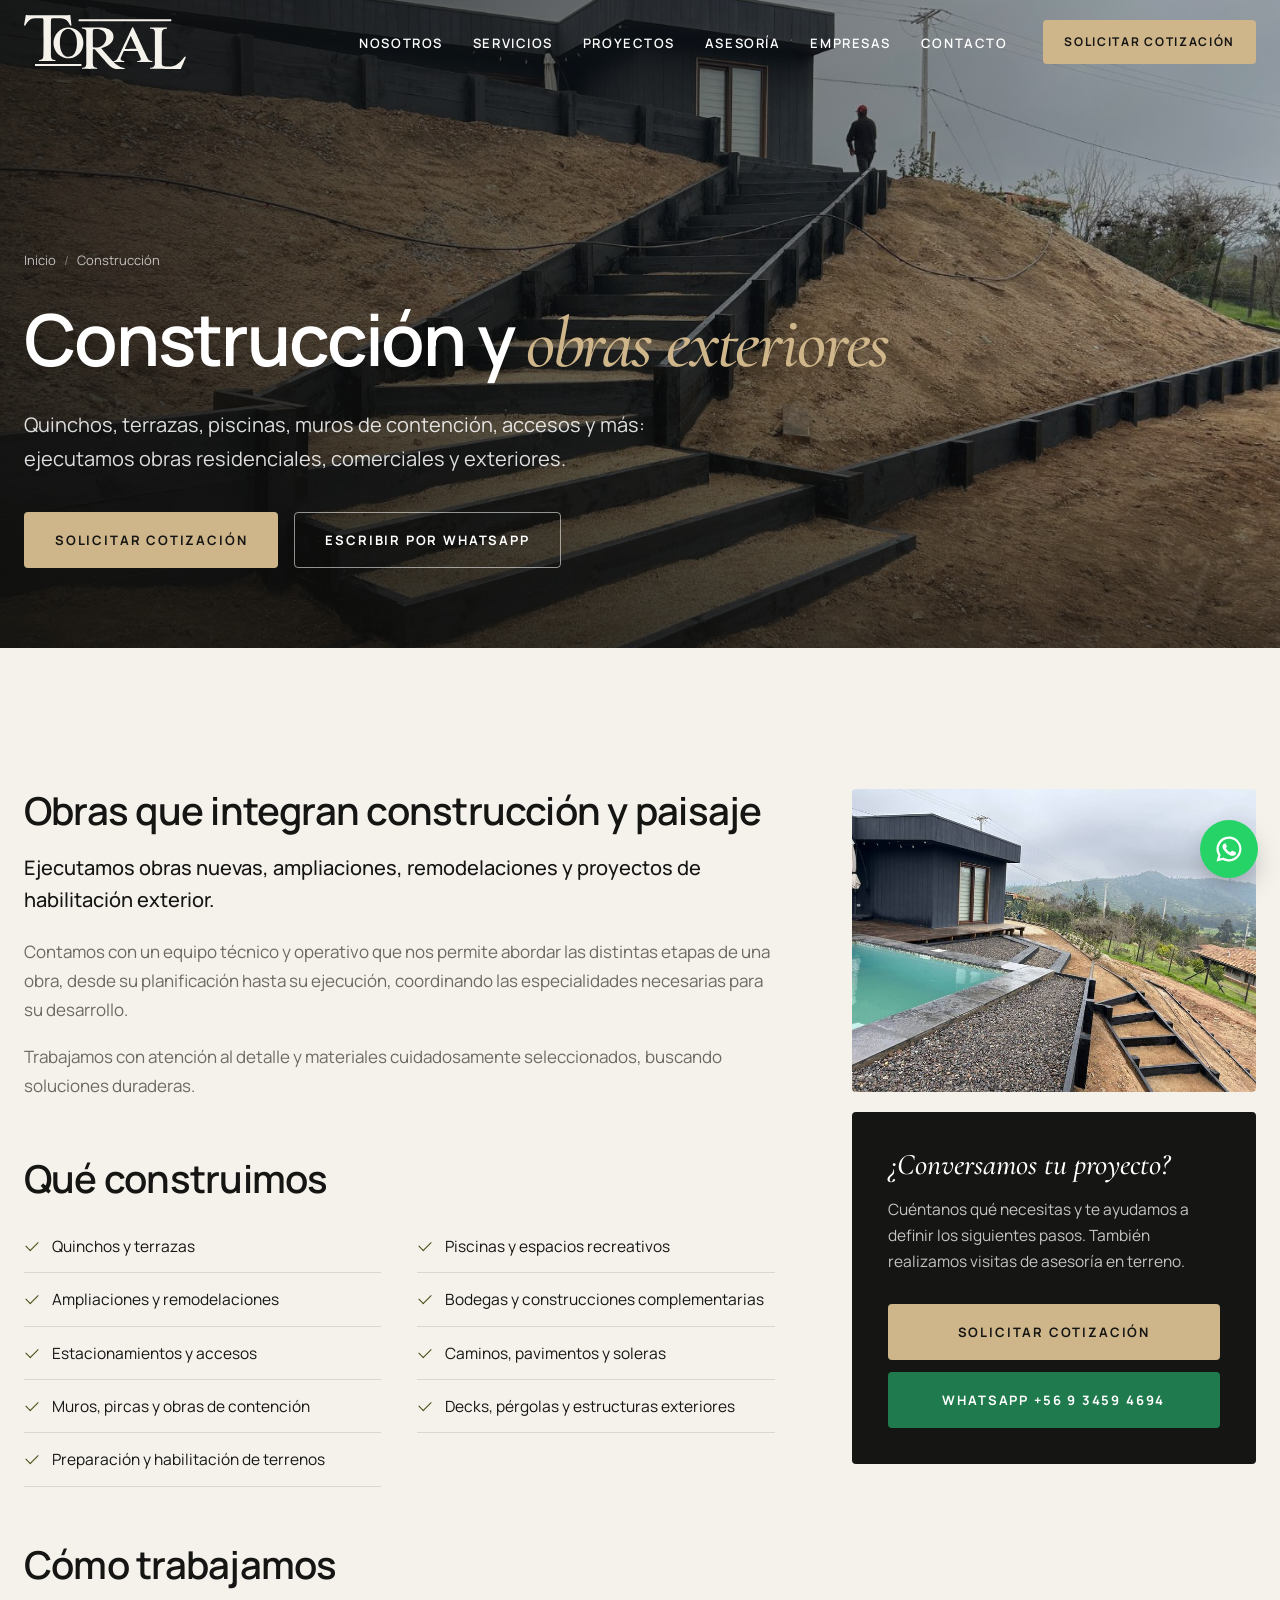
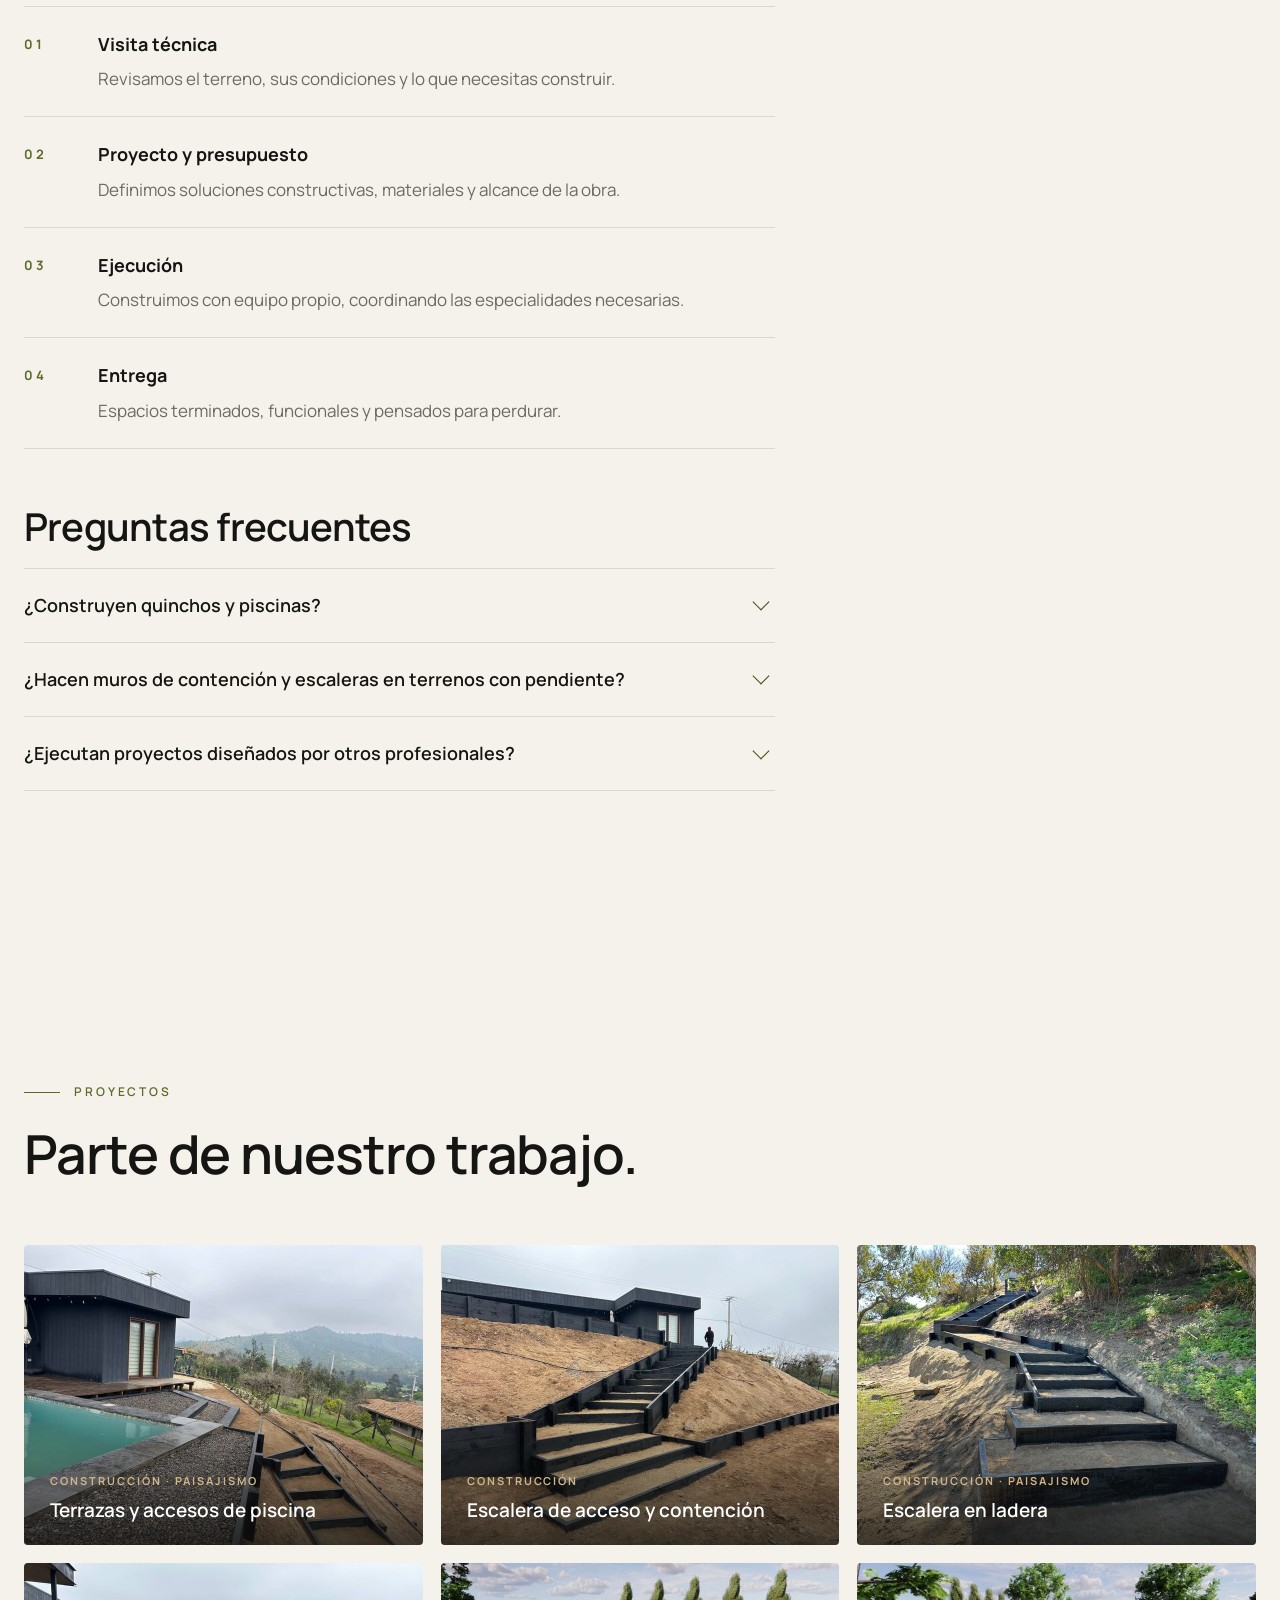
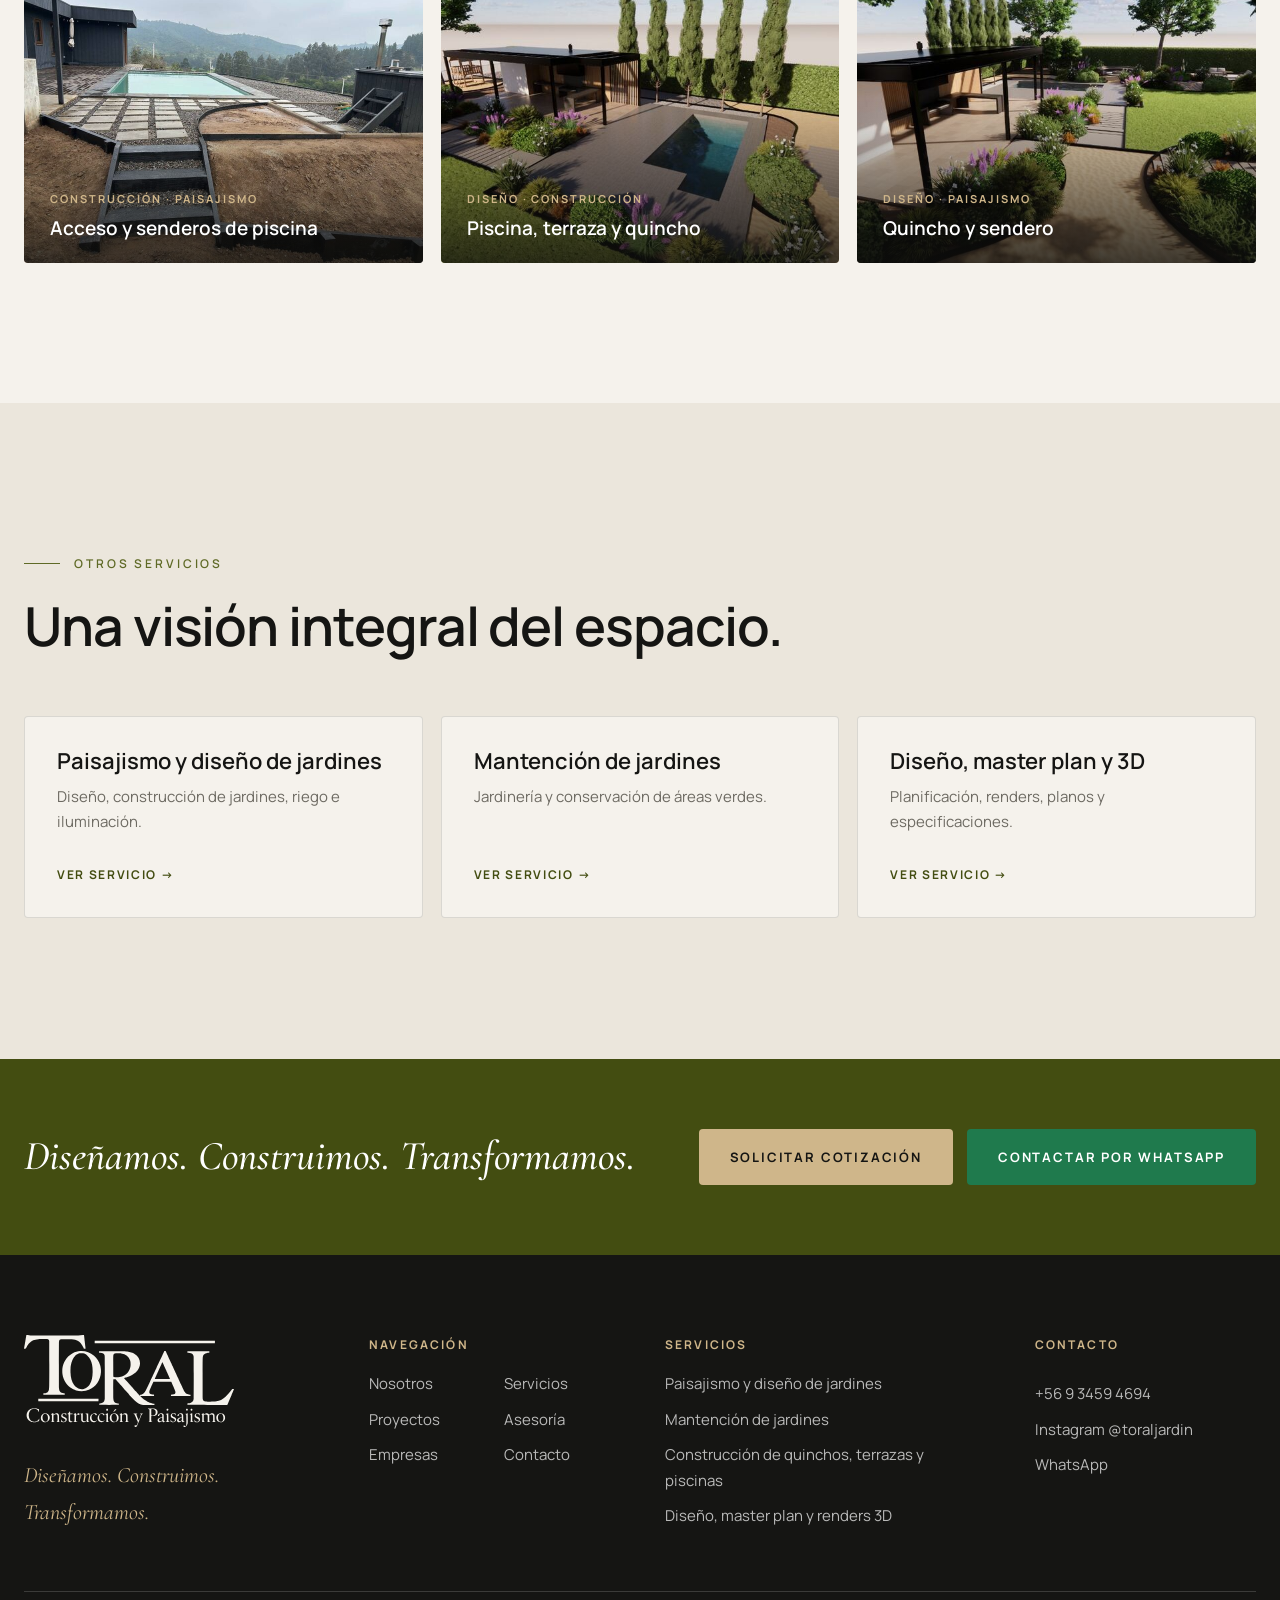
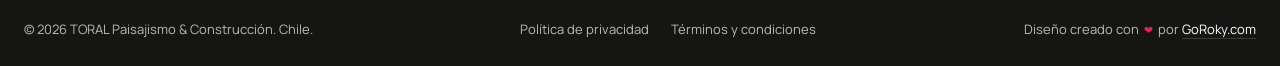
==== commit 66848e72: "Agrega Política de Privacidad y Términos y Condiciones - Páginas legales según legislación chilena (" ====
--- a/construccion/index.html
+++ b/construccion/index.html
@@ -26,7 +26,7 @@
   <link rel="preconnect" href="https://fonts.googleapis.com">
   <link rel="preconnect" href="https://fonts.gstatic.com" crossorigin>
   <link href="https://fonts.googleapis.com/css2?family=Cormorant+Garamond:ital,wght@0,500;0,600;1,500&family=Manrope:wght@300;400;500;600;700&display=swap" rel="stylesheet">
-  <link rel="stylesheet" href="../assets/css/styles.css?v=20261111">
+  <link rel="stylesheet" href="../assets/css/styles.css?v=2">
 
   <script type="application/ld+json">
 {
@@ -326,6 +326,10 @@
   </div>
   <div class="container footer-bottom">
     <p>© <span id="year">2026</span> TORAL Paisajismo &amp; Construcción. Chile.</p>
+    <ul class="legal-links">
+      <li><a href="../politica-de-privacidad/">Política de privacidad</a></li>
+      <li><a href="../terminos-y-condiciones/">Términos y condiciones</a></li>
+    </ul>
     <p class="credits">Diseño creado con <span class="heart" role="img" aria-label="amor">&#10084;</span> por <a href="https://goroky.com" target="_blank" rel="noopener">GoRoky.com</a></p>
   </div>
 </footer>
@@ -346,6 +350,6 @@
   <button class="lb-next" aria-label="Siguiente">&#8250;</button>
 </div>
 
-<script src="../assets/js/main.js?v=20261111" defer></script>
+<script src="../assets/js/main.js?v=2" defer></script>
 </body>
 </html>
--- a/assets/css/styles.css
+++ b/assets/css/styles.css
@@ -375,6 +375,25 @@
 .contact-form input:focus, .contact-form select:focus, .contact-form textarea:focus { outline: none; border-color: var(--sand-strong); background: #fff; }
 .contact-form .is-invalid { border-color: #b4452f; }
 .form-error { color: #b4452f; font-size: 14px; margin: 0; }
+.contact-form .consent { flex-direction: row; align-items: flex-start; gap: 12px; cursor: pointer; }
+.contact-form .consent input { width: 20px; height: 20px; flex: 0 0 20px; margin: 2px 0 0; padding: 0; accent-color: var(--olive); }
+.contact-form .consent span { font-size: 14px; font-weight: 400; letter-spacing: 0; text-transform: none; color: var(--muted); line-height: 1.5; }
+.contact-form .consent a { color: var(--olive); }
+.contact-form .consent input.is-invalid { outline: 2px solid #b4452f; outline-offset: 2px; }
+
+/* Páginas legales */
+.legal-hero { background: var(--ink); color: #fff; padding: calc(var(--header-h) + 70px) 0 60px; }
+.legal-hero h1 { font-size: clamp(36px, 5vw, 62px); letter-spacing: -.03em; margin-bottom: 14px; }
+.legal-hero p { color: rgba(255,255,255,.7); margin: 0; }
+.legal-body { max-width: 820px; }
+.legal-body h2 { font-size: clamp(22px, 2.2vw, 28px); margin: 48px 0 16px; letter-spacing: -.01em; }
+.legal-body h2:first-child { margin-top: 0; }
+.legal-body p, .legal-body li { color: #45443f; }
+.legal-body ul { list-style: disc; padding-left: 22px; margin: 0 0 1.1em; }
+.legal-body li { margin-bottom: 8px; }
+.legal-body a { color: var(--olive); }
+.legal-body .note { background: var(--paper-2); border-left: 3px solid var(--olive); padding: 18px 22px; border-radius: var(--radius); }
+.dato-pendiente { background: #fff3b0; padding: 0 4px; border-radius: 2px; }
 .contact-form .fine-print { margin: 0; text-align: center; }
 
 /* Footer */
@@ -395,6 +414,9 @@
   display: flex; flex-wrap: wrap; justify-content: space-between; gap: 8px 24px;
 }
 .footer-bottom p { margin: 0; }
+.legal-links { display: flex; flex-wrap: wrap; gap: 6px 22px; }
+.legal-links a { text-decoration: none; transition: color .3s; }
+.legal-links a:hover { color: #fff; }
 .credits a { color: #fff; text-decoration: none; border-bottom: 1px solid var(--line-light); transition: border-color .3s; }
 .credits a:hover { border-color: var(--sand); }
 .heart { display: inline-block; color: #e0245e; font-size: 11px; margin: 0 2px; animation: heartbeat 1.2s ease-in-out infinite; }
